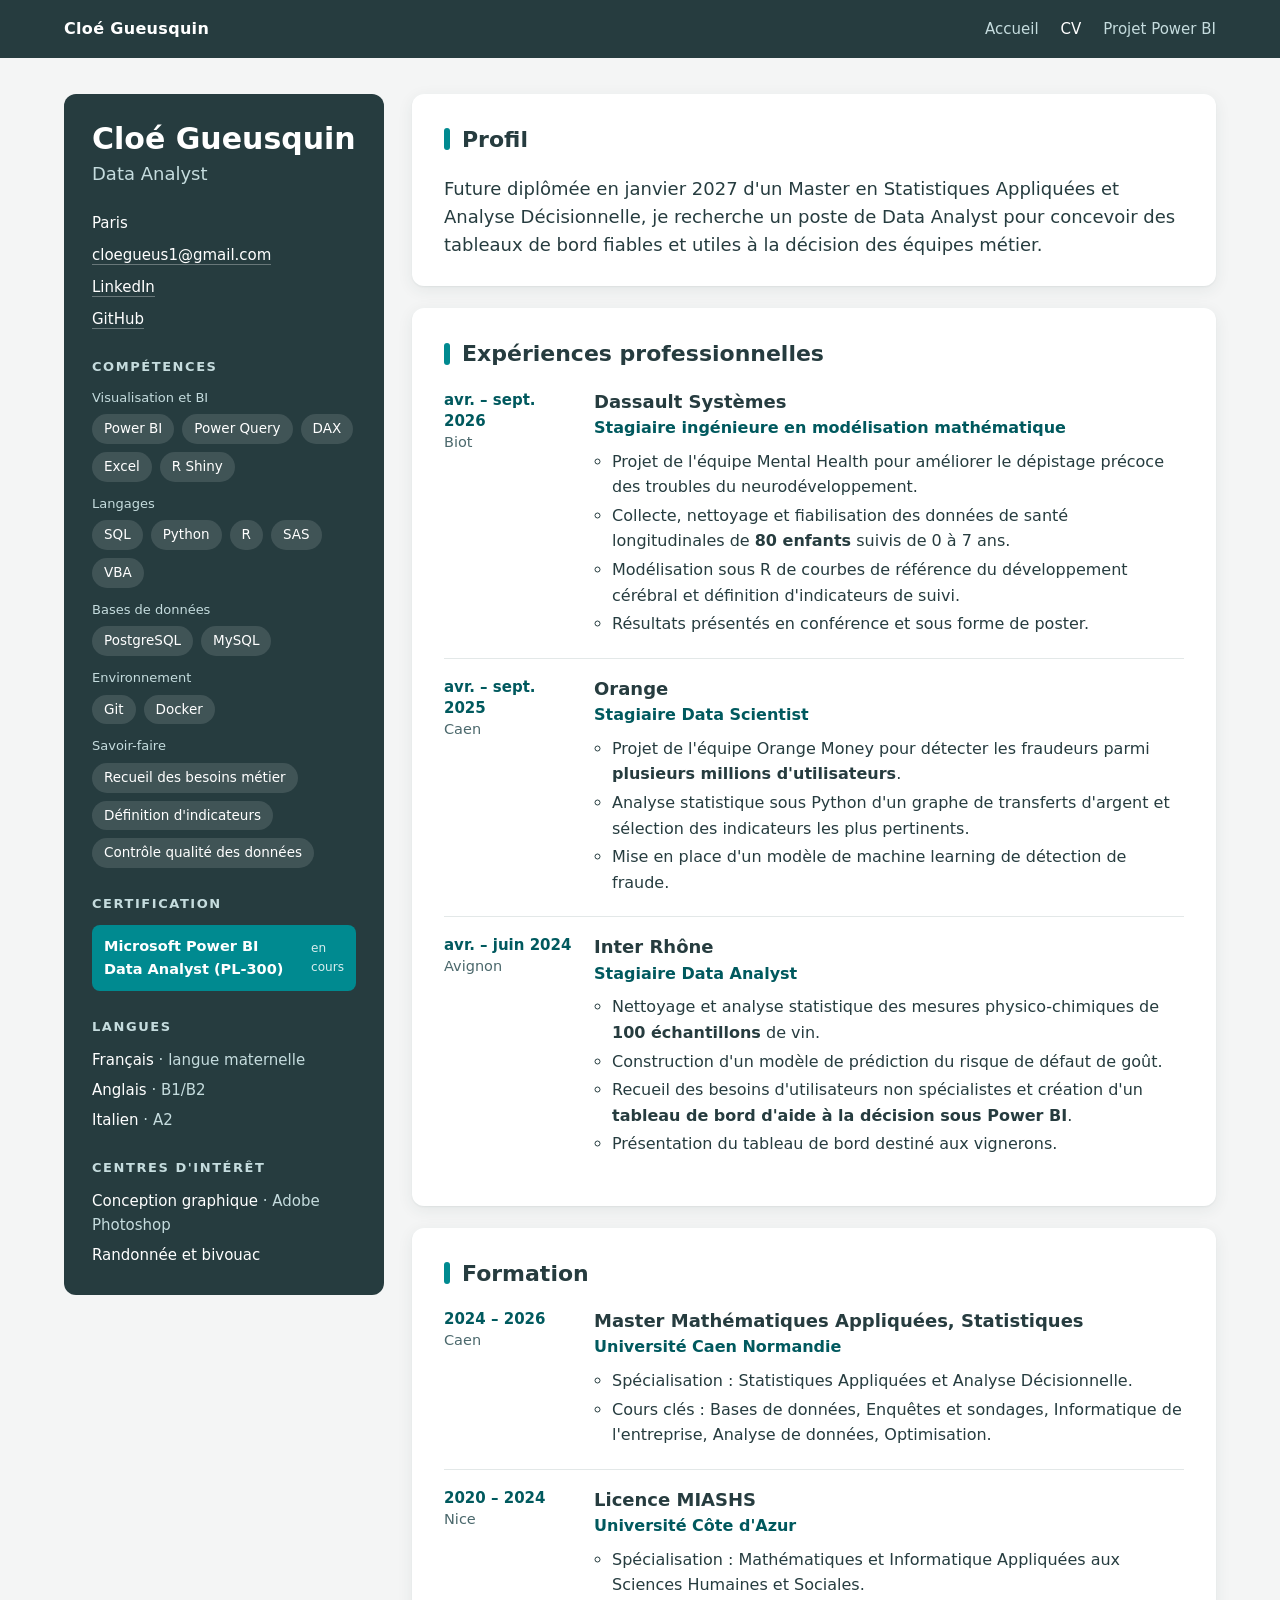
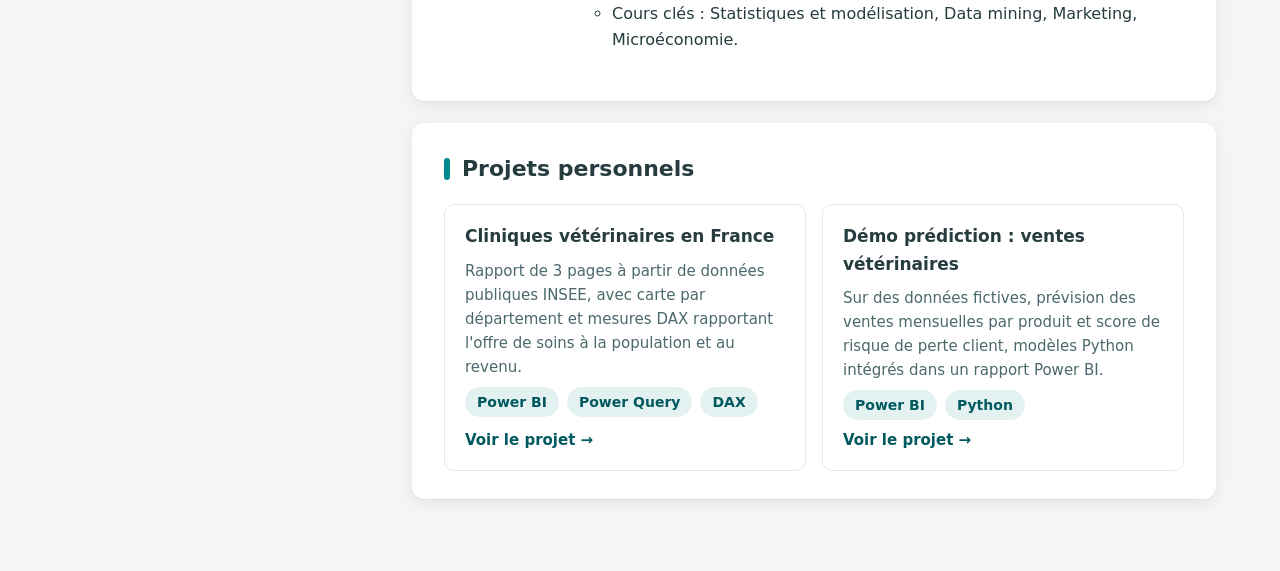
==== docs/cv.html @ a09b19e1 "projet2" ====
<!doctype html>
<html lang="fr">
<head>
<meta charset="utf-8">
<meta name="viewport" content="width=device-width, initial-scale=1">
<title>CV · Cloé Gueusquin, Data Analyst</title>
<meta name="description" content="CV de Cloé Gueusquin, Data Analyst : Master en statistiques appliquées, stages chez Dassault Systèmes, Orange et Inter Rhône.">
<link rel="stylesheet" href="commun.css">
<style>
  .cv { display: grid; grid-template-columns: 320px minmax(0, 1fr); gap: 28px; padding-top: 36px; padding-bottom: 72px; align-items: start; }

  /* --- Colonne de gauche ---------------------------------------------- */
  .profil { background: var(--ardoise); color: var(--blanc); border-radius: var(--rayon); padding: 28px; position: sticky; top: 20px; }
  .profil h1 { font-size: 30px; line-height: 1.15; margin: 0 0 4px; font-weight: 600; }
  .profil .poste { color: var(--sur-fonce); font-size: 18px; margin: 0 0 22px; }
  .profil h2 { font-size: 13px; text-transform: uppercase; letter-spacing: .12em; color: var(--sur-fonce); margin: 26px 0 10px; font-weight: 600; }
  .contact { list-style: none; margin: 0; padding: 0; display: grid; gap: 8px; font-size: 15px; }
  .contact a { color: var(--blanc); text-decoration: none; border-bottom: 1px solid rgba(255,255,255,.3); }
  .contact a:hover { border-color: var(--blanc); }
  .groupe { margin: 0 0 12px; }
  .groupe span { display: block; font-size: 13px; color: var(--sur-fonce); margin-bottom: 6px; }
  .profil .etiquettes li { background: rgba(255,255,255,.12); color: var(--blanc); font-weight: 500; font-size: 13.5px; }
  .profil .liste { margin: 0; padding: 0; list-style: none; display: grid; gap: 6px; font-size: 15px; }
  .profil .liste em { font-style: normal; color: var(--sur-fonce); }
  .certif { display: flex; align-items: center; gap: 10px; background: var(--teal); border-radius: 8px; padding: 10px 12px; font-size: 14.5px; font-weight: 600; }
  .certif small { font-weight: 400; color: rgba(255,255,255,.85); display: block; }

  /* --- Colonne principale --------------------------------------------- */
  .contenu { display: grid; gap: 22px; }
  .carte { background: var(--blanc); border-radius: var(--rayon); box-shadow: var(--ombre); padding: 28px 32px; }
  .carte > h2 { font-size: 22px; margin: 0 0 18px; font-weight: 600; display: flex; align-items: center; gap: 12px; }
  .carte > h2::before { content: ""; width: 6px; height: 22px; border-radius: 3px; background: var(--teal); }
  .accroche { font-size: 18px; line-height: 1.55; margin: 0; }

  .frise { list-style: none; margin: 0; padding: 0; display: grid; gap: 0; }
  .etape { display: grid; grid-template-columns: 130px minmax(0, 1fr); gap: 20px; padding: 18px 0; border-top: 1px solid var(--trait); }
  .etape:first-child { border-top: 0; padding-top: 0; }
  .etape .quand { color: var(--texte-2); font-size: 14.5px; line-height: 1.4; }
  .etape .quand b { display: block; color: var(--teal-fonce); font-size: 15px; }
  .etape h3 { margin: 0; font-size: 18px; font-weight: 600; line-height: 1.3; }
  .etape .role { margin: 2px 0 8px; color: var(--teal-fonce); font-weight: 600; }
  .etape ul { margin: 0; padding-left: 18px; color: var(--texte); }
  .etape li { margin: 3px 0; }
  .etape li strong { color: var(--ardoise); }

  .projets { display: grid; grid-template-columns: repeat(2, minmax(0, 1fr)); gap: 16px; }
  .projet { border: 1px solid var(--trait); border-radius: 10px; padding: 18px 20px; display: flex; flex-direction: column; gap: 8px; text-decoration: none; color: inherit; }
  a.projet:hover { border-color: var(--teal); background: var(--teal-clair); }
  .projet h3 { margin: 0; font-size: 17px; font-weight: 600; }
  .projet p { margin: 0; color: var(--texte-2); font-size: 15px; }
  .projet .lien { margin-top: auto; color: var(--teal-fonce); font-weight: 600; font-size: 15px; }
  .projet .lien::after { content: " →"; }

  @media (max-width: 980px) {
    .cv { grid-template-columns: 260px minmax(0, 1fr); gap: 20px; }
    .profil { padding: 22px; }
    .carte { padding: 22px 24px; }
    .etape { grid-template-columns: 105px minmax(0, 1fr); gap: 14px; }
    .projets { grid-template-columns: 1fr; }
  }
</style>
</head>
<body>

<div class="pivoter" role="status">
  <svg viewBox="0 0 64 64" fill="none" stroke="currentColor" stroke-width="3" aria-hidden="true">
    <rect x="20" y="6" width="24" height="44" rx="4"/><line x1="29" y1="43" x2="35" y2="43"/>
    <path d="M50 30a18 18 0 0 1-18 18" stroke-dasharray="3 4"/>
  </svg>
  <strong>Tournez votre téléphone</strong>
  <p>Ce portfolio se consulte à l'horizontale, pour bien voir les tableaux de bord.</p>
</div>

<header class="navigation">
  <div class="conteneur">
    <a class="signature" href="index.html">Cloé Gueusquin</a>
    <nav aria-label="Pages">
      <a href="index.html">Accueil</a>
      <a href="cv.html" aria-current="page">CV</a>
      <a href="projets/cliniques-veterinaires.html">Projet Power BI</a>
    </nav>
  </div>
</header>

<main class="conteneur cv">

  <aside class="profil">
    <h1>Cloé Gueusquin</h1>
    <p class="poste">Data Analyst</p>

    <ul class="contact">
      <li>Paris</li>
      <li><a href="mailto:cloegueus1@gmail.com">cloegueus1@gmail.com</a></li>
      <li><a href="https://www.linkedin.com/in/clo%C3%A9-gueusquin">LinkedIn</a></li>
      <li><a href="https://github.com/SEYSHEA">GitHub</a></li>
    </ul>

    <h2>Compétences</h2>
    <div class="groupe"><span>Visualisation et BI</span>
      <ul class="etiquettes"><li>Power BI</li><li>Power Query</li><li>DAX</li><li>Excel</li><li>R Shiny</li></ul></div>
    <div class="groupe"><span>Langages</span>
      <ul class="etiquettes"><li>SQL</li><li>Python</li><li>R</li><li>SAS</li><li>VBA</li></ul></div>
    <div class="groupe"><span>Bases de données</span>
      <ul class="etiquettes"><li>PostgreSQL</li><li>MySQL</li></ul></div>
    <div class="groupe"><span>Environnement</span>
      <ul class="etiquettes"><li>Git</li><li>Docker</li></ul></div>
    <div class="groupe"><span>Savoir-faire</span>
      <ul class="etiquettes"><li>Recueil des besoins métier</li><li>Définition d'indicateurs</li><li>Contrôle qualité des données</li></ul></div>

    <h2>Certification</h2>
    <div class="certif">Microsoft Power BI Data Analyst (PL-300)<small>en cours</small></div>

    <h2>Langues</h2>
    <ul class="liste">
      <li>Français <em>· langue maternelle</em></li>
      <li>Anglais <em>· B1/B2</em></li>
      <li>Italien <em>· A2</em></li>
    </ul>

    <h2>Centres d'intérêt</h2>
    <ul class="liste">
      <li>Conception graphique <em>· Adobe Photoshop</em></li>
      <li>Randonnée et bivouac</li>
    </ul>
  </aside>

  <div class="contenu">

    <section class="carte" aria-labelledby="titre-profil">
      <h2 id="titre-profil">Profil</h2>
      <p class="accroche">Future diplômée en janvier 2027 d'un Master en Statistiques Appliquées et Analyse Décisionnelle, je recherche un poste de Data Analyst pour concevoir des tableaux de bord fiables et utiles à la décision des équipes métier.</p>
    </section>

    <section class="carte" aria-labelledby="titre-experiences">
      <h2 id="titre-experiences">Expériences professionnelles</h2>
      <ol class="frise">
        <li class="etape">
          <div class="quand"><b>avr. – sept. 2026</b>Biot</div>
          <div>
            <h3>Dassault Systèmes</h3>
            <p class="role">Stagiaire ingénieure en modélisation mathématique</p>
            <ul>
              <li>Projet de l'équipe Mental Health pour améliorer le dépistage précoce des troubles du neurodéveloppement.</li>
              <li>Collecte, nettoyage et fiabilisation des données de santé longitudinales de <strong>80 enfants</strong> suivis de 0 à 7 ans.</li>
              <li>Modélisation sous R de courbes de référence du développement cérébral et définition d'indicateurs de suivi.</li>
              <li>Résultats présentés en conférence et sous forme de poster.</li>
            </ul>
          </div>
        </li>
        <li class="etape">
          <div class="quand"><b>avr. – sept. 2025</b>Caen</div>
          <div>
            <h3>Orange</h3>
            <p class="role">Stagiaire Data Scientist</p>
            <ul>
              <li>Projet de l'équipe Orange Money pour détecter les fraudeurs parmi <strong>plusieurs millions d'utilisateurs</strong>.</li>
              <li>Analyse statistique sous Python d'un graphe de transferts d'argent et sélection des indicateurs les plus pertinents.</li>
              <li>Mise en place d'un modèle de machine learning de détection de fraude.</li>
            </ul>
          </div>
        </li>
        <li class="etape">
          <div class="quand"><b>avr. – juin 2024</b>Avignon</div>
          <div>
            <h3>Inter Rhône</h3>
            <p class="role">Stagiaire Data Analyst</p>
            <ul>
              <li>Nettoyage et analyse statistique des mesures physico-chimiques de <strong>100 échantillons</strong> de vin.</li>
              <li>Construction d'un modèle de prédiction du risque de défaut de goût.</li>
              <li>Recueil des besoins d'utilisateurs non spécialistes et création d'un <strong>tableau de bord d'aide à la décision sous Power BI</strong>.</li>
              <li>Présentation du tableau de bord destiné aux vignerons.</li>
            </ul>
          </div>
        </li>
      </ol>
    </section>

    <section class="carte" aria-labelledby="titre-formation">
      <h2 id="titre-formation">Formation</h2>
      <ol class="frise">
        <li class="etape">
          <div class="quand"><b>2024 – 2026</b>Caen</div>
          <div>
            <h3>Master Mathématiques Appliquées, Statistiques</h3>
            <p class="role">Université Caen Normandie</p>
            <ul>
              <li>Spécialisation : Statistiques Appliquées et Analyse Décisionnelle.</li>
              <li>Cours clés : Bases de données, Enquêtes et sondages, Informatique de l'entreprise, Analyse de données, Optimisation.</li>
            </ul>
          </div>
        </li>
        <li class="etape">
          <div class="quand"><b>2020 – 2024</b>Nice</div>
          <div>
            <h3>Licence MIASHS</h3>
            <p class="role">Université Côte d'Azur</p>
            <ul>
              <li>Spécialisation : Mathématiques et Informatique Appliquées aux Sciences Humaines et Sociales.</li>
              <li>Cours clés : Statistiques et modélisation, Data mining, Marketing, Microéconomie.</li>
            </ul>
          </div>
        </li>
      </ol>
    </section>

    <section class="carte" aria-labelledby="titre-projets">
      <h2 id="titre-projets">Projets personnels</h2>
      <div class="projets">
        <a class="projet" href="projets/cliniques-veterinaires.html">
          <h3>Cliniques vétérinaires en France</h3>
          <p>Rapport de 3 pages à partir de données publiques INSEE, avec carte par département et mesures DAX rapportant l'offre de soins à la population et au revenu.</p>
          <ul class="etiquettes"><li>Power BI</li><li>Power Query</li><li>DAX</li></ul>
          <span class="lien">Voir le projet</span>
        </a>
        <a class="projet" href="projets/demo-prediction.html">
          <h3>Démo prédiction : ventes vétérinaires</h3>
          <p>Sur des données fictives, prévision des ventes mensuelles par produit et score de risque de perte client, modèles Python intégrés dans un rapport Power BI.</p>
          <ul class="etiquettes"><li>Power BI</li><li>Python</li></ul>
          <span class="lien">Voir le projet</span>
        </a>
      </div>
    </section>

  </div>
</main>
</body>
</html>
---- docs/commun.css ----
/* Styles communs à toutes les pages du portfolio. */

:root {
  --ardoise: #263C3F;
  --ardoise-2: #31494C;
  --teal: #008A90;
  --teal-fonce: #00595E;
  --teal-clair: #E3F1F1;
  --gris-bleu: #4B686C;
  --gris: #A7A9AC;
  --fond: #F4F5F5;
  --blanc: #FFFFFF;
  --trait: #E3E8E8;
  --texte: #263C3F;
  --texte-2: #4B686C;
  --sur-fonce: #C5DCDE;
  --rayon: 12px;
  --ombre: 0 1px 2px rgba(38,60,63,.06), 0 4px 16px rgba(38,60,63,.08);
  --police: "Segoe UI", system-ui, -apple-system, "Helvetica Neue", Arial, sans-serif;
}

* { box-sizing: border-box; }
html { scroll-behavior: smooth; }
body { margin: 0; background: var(--fond); color: var(--texte); font: 16px/1.6 var(--police); }
a { color: var(--teal-fonce); }
img { max-width: 100%; height: auto; display: block; }
:focus-visible { outline: 3px solid var(--teal); outline-offset: 2px; }

.surtitre { text-transform: uppercase; letter-spacing: .12em; font-size: 13px; font-weight: 600; margin: 0 0 10px; }

.etiquettes { display: flex; flex-wrap: wrap; gap: 8px; list-style: none; margin: 0; padding: 0; }
.etiquettes li { background: var(--teal-clair); color: var(--teal-fonce); border-radius: 999px; padding: 4px 12px; font-size: 14px; font-weight: 600; }

/* Barre de navigation des pages intérieures (CV, projets). */
.navigation { background: var(--ardoise); }
.navigation .conteneur { display: flex; align-items: center; justify-content: space-between; gap: 16px; padding-top: 16px; padding-bottom: 16px; }
.navigation .signature { color: var(--blanc); font-weight: 600; text-decoration: none; letter-spacing: .02em; }
.navigation nav { display: flex; gap: 22px; }
.navigation nav a { color: var(--sur-fonce); text-decoration: none; font-size: 15px; }
.navigation nav a:hover, .navigation nav a[aria-current="page"] { color: var(--blanc); }
.conteneur { max-width: 1200px; margin: 0 auto; padding: 0 24px; }

/* --- Écran « Tournez votre téléphone » ------------------------------------
   Le portfolio se consulte sur un écran assez large : un téléphone tenu à la
   verticale affiche cet écran à la place du contenu. Un site web ne peut pas
   verrouiller l'orientation lui-même ; il le demande au visiteur. */

.pivoter { display: none; }

@media (orientation: portrait) and (max-width: 900px) {
  .pivoter {
    display: flex; position: fixed; inset: 0; z-index: 1000;
    flex-direction: column; align-items: center; justify-content: center; gap: 18px;
    padding: 32px; text-align: center; background: var(--ardoise); color: var(--blanc);
  }
  body { overflow: hidden; }
}

.pivoter svg { width: 88px; height: 88px; animation: pivoter 2.4s ease-in-out infinite; }
.pivoter strong { font-size: 22px; font-weight: 600; }
.pivoter p { margin: 0; color: var(--sur-fonce); max-width: 26ch; }

@keyframes pivoter {
  0%, 25%   { transform: rotate(0deg); }
  55%, 100% { transform: rotate(-90deg); }
}

@media (prefers-reduced-motion: reduce) {
  html { scroll-behavior: auto; }
  .pivoter svg { animation: none; transform: rotate(-90deg); }
}
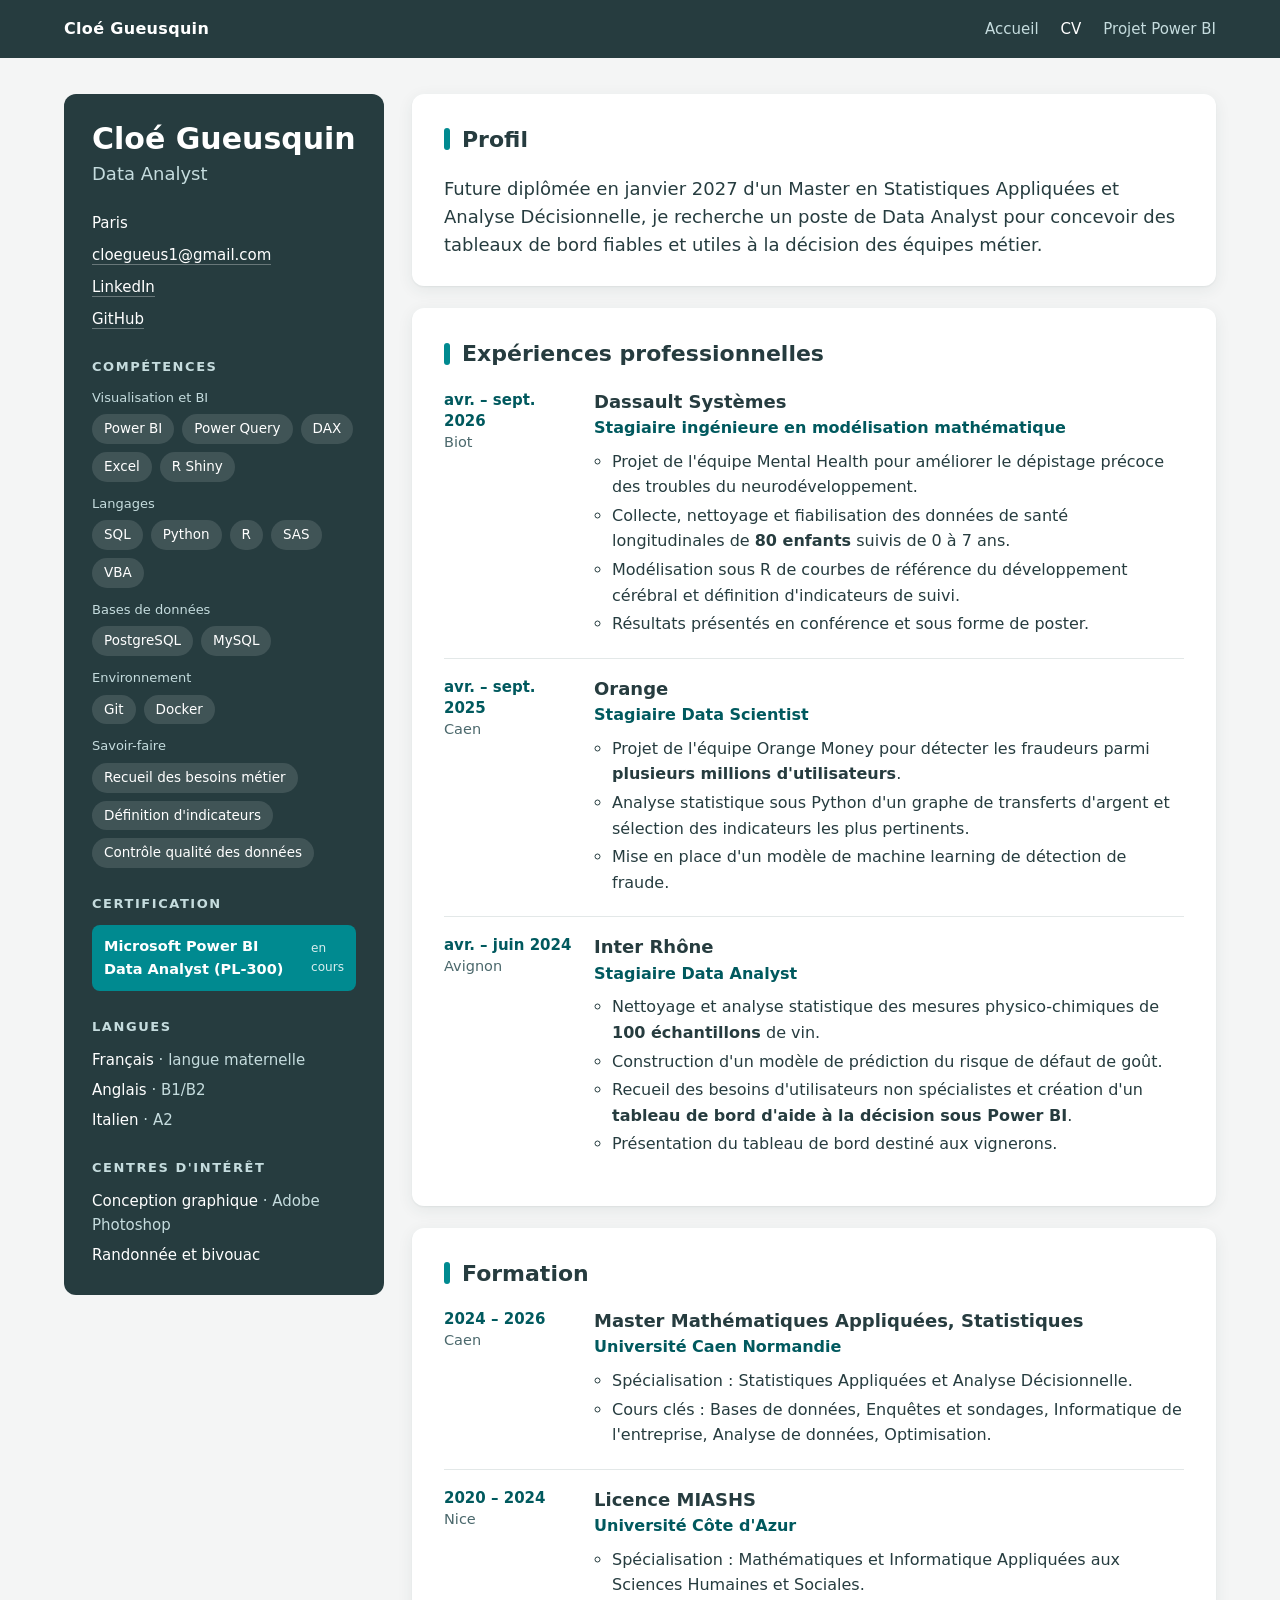
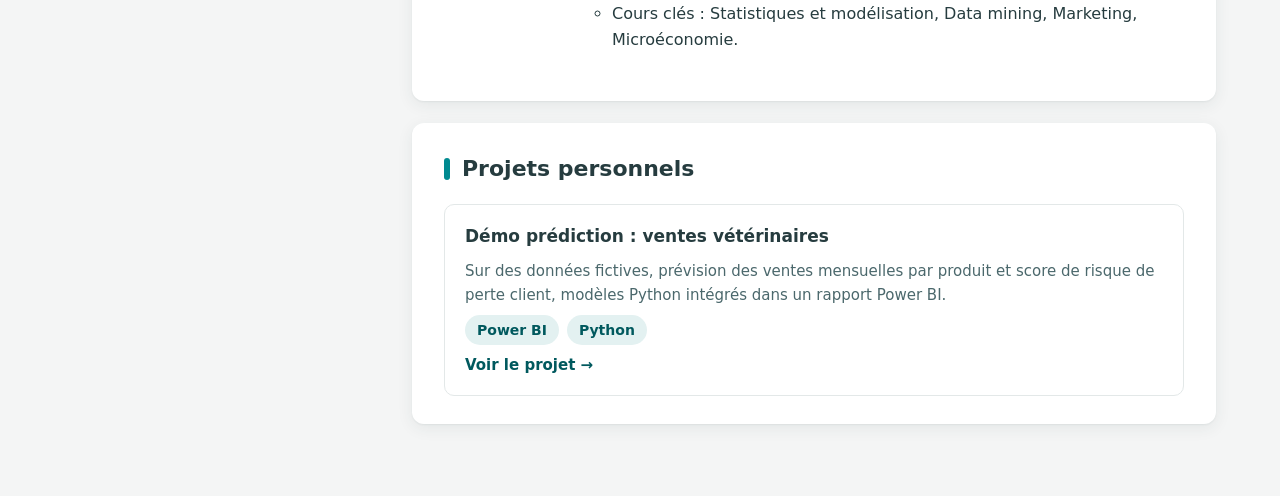
==== commit b9d939c3: "Retrait du projet cliniques, page démo sans onglets" ====
--- a/docs/cv.html
+++ b/docs/cv.html
@@ -43,7 +43,7 @@
   .etape li { margin: 3px 0; }
   .etape li strong { color: var(--ardoise); }
 
-  .projets { display: grid; grid-template-columns: repeat(2, minmax(0, 1fr)); gap: 16px; }
+  .projets { display: grid; grid-template-columns: minmax(0, 1fr); gap: 16px; }
   .projet { border: 1px solid var(--trait); border-radius: 10px; padding: 18px 20px; display: flex; flex-direction: column; gap: 8px; text-decoration: none; color: inherit; }
   a.projet:hover { border-color: var(--teal); background: var(--teal-clair); }
   .projet h3 { margin: 0; font-size: 17px; font-weight: 600; }
@@ -77,7 +77,7 @@
     <nav aria-label="Pages">
       <a href="index.html">Accueil</a>
       <a href="cv.html" aria-current="page">CV</a>
-      <a href="projets/cliniques-veterinaires.html">Projet Power BI</a>
+      <a href="projets/demo-prediction.html">Projet Power BI</a>
     </nav>
   </div>
 </header>
@@ -206,12 +206,6 @@
     <section class="carte" aria-labelledby="titre-projets">
       <h2 id="titre-projets">Projets personnels</h2>
       <div class="projets">
-        <a class="projet" href="projets/cliniques-veterinaires.html">
-          <h3>Cliniques vétérinaires en France</h3>
-          <p>Rapport de 3 pages à partir de données publiques INSEE, avec carte par département et mesures DAX rapportant l'offre de soins à la population et au revenu.</p>
-          <ul class="etiquettes"><li>Power BI</li><li>Power Query</li><li>DAX</li></ul>
-          <span class="lien">Voir le projet</span>
-        </a>
         <a class="projet" href="projets/demo-prediction.html">
           <h3>Démo prédiction : ventes vétérinaires</h3>
           <p>Sur des données fictives, prévision des ventes mensuelles par produit et score de risque de perte client, modèles Python intégrés dans un rapport Power BI.</p>
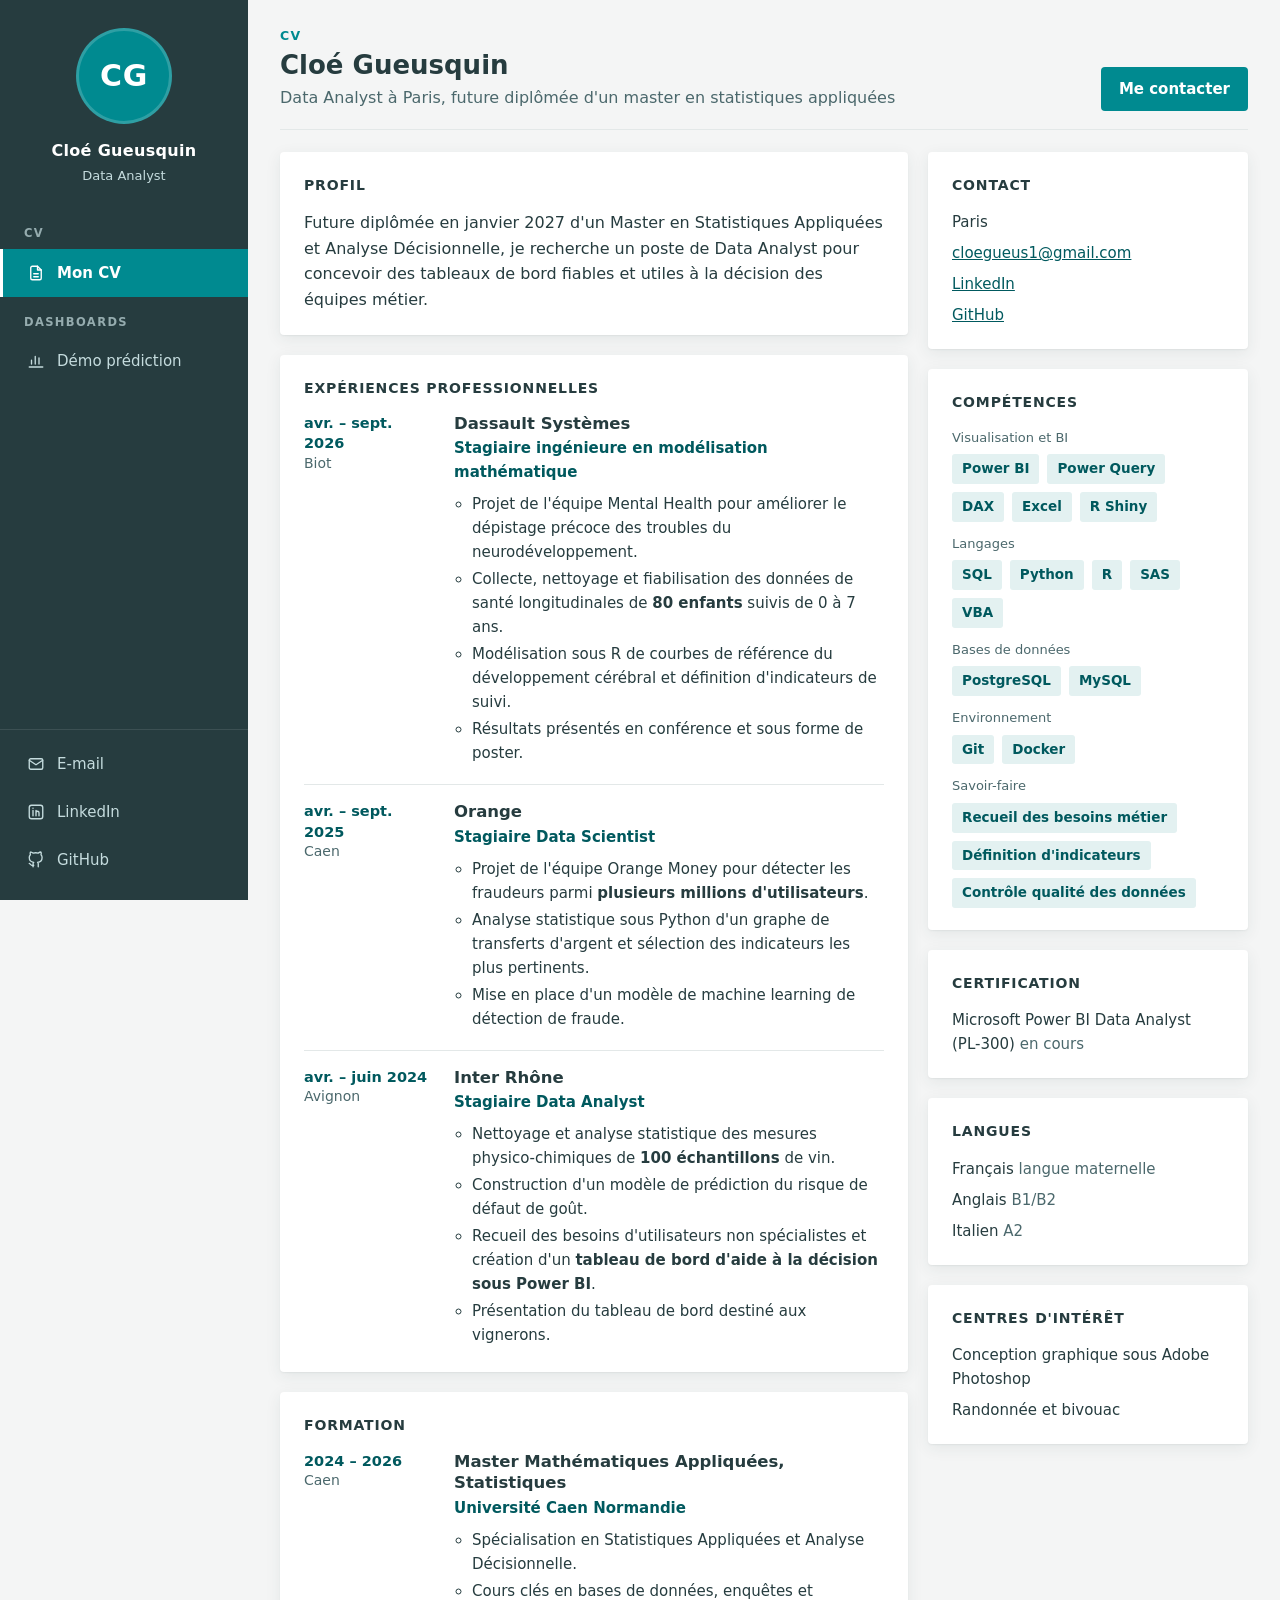
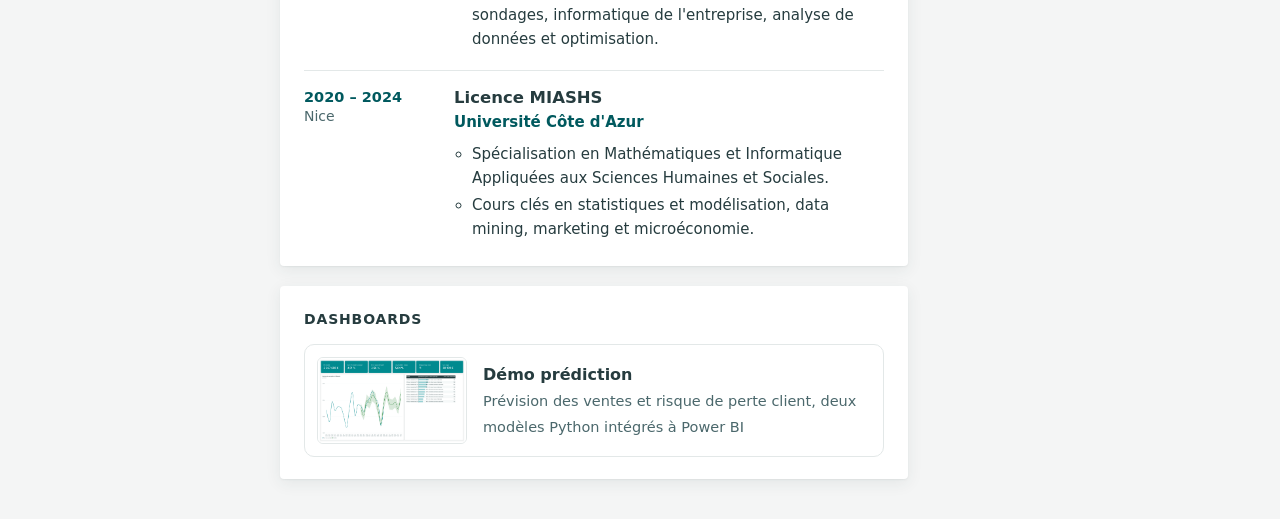
==== commit 6aac445d: "Style tableau de bord, chiffres cles sans cadre, explications DAX corrigees Co-Authored-By: Claude O" ====
--- a/docs/cv.html
+++ b/docs/cv.html
@@ -2,220 +2,11 @@
 <html lang="fr">
 <head>
 <meta charset="utf-8">
-<meta name="viewport" content="width=device-width, initial-scale=1">
-<title>CV · Cloé Gueusquin, Data Analyst</title>
-<meta name="description" content="CV de Cloé Gueusquin, Data Analyst : Master en statistiques appliquées, stages chez Dassault Systèmes, Orange et Inter Rhône.">
-<link rel="stylesheet" href="commun.css">
-<style>
-  .cv { display: grid; grid-template-columns: 320px minmax(0, 1fr); gap: 28px; padding-top: 36px; padding-bottom: 72px; align-items: start; }
-
-  /* --- Colonne de gauche ---------------------------------------------- */
-  .profil { background: var(--ardoise); color: var(--blanc); border-radius: var(--rayon); padding: 28px; position: sticky; top: 20px; }
-  .profil h1 { font-size: 30px; line-height: 1.15; margin: 0 0 4px; font-weight: 600; }
-  .profil .poste { color: var(--sur-fonce); font-size: 18px; margin: 0 0 22px; }
-  .profil h2 { font-size: 13px; text-transform: uppercase; letter-spacing: .12em; color: var(--sur-fonce); margin: 26px 0 10px; font-weight: 600; }
-  .contact { list-style: none; margin: 0; padding: 0; display: grid; gap: 8px; font-size: 15px; }
-  .contact a { color: var(--blanc); text-decoration: none; border-bottom: 1px solid rgba(255,255,255,.3); }
-  .contact a:hover { border-color: var(--blanc); }
-  .groupe { margin: 0 0 12px; }
-  .groupe span { display: block; font-size: 13px; color: var(--sur-fonce); margin-bottom: 6px; }
-  .profil .etiquettes li { background: rgba(255,255,255,.12); color: var(--blanc); font-weight: 500; font-size: 13.5px; }
-  .profil .liste { margin: 0; padding: 0; list-style: none; display: grid; gap: 6px; font-size: 15px; }
-  .profil .liste em { font-style: normal; color: var(--sur-fonce); }
-  .certif { display: flex; align-items: center; gap: 10px; background: var(--teal); border-radius: 8px; padding: 10px 12px; font-size: 14.5px; font-weight: 600; }
-  .certif small { font-weight: 400; color: rgba(255,255,255,.85); display: block; }
-
-  /* --- Colonne principale --------------------------------------------- */
-  .contenu { display: grid; gap: 22px; }
-  .carte { background: var(--blanc); border-radius: var(--rayon); box-shadow: var(--ombre); padding: 28px 32px; }
-  .carte > h2 { font-size: 22px; margin: 0 0 18px; font-weight: 600; display: flex; align-items: center; gap: 12px; }
-  .carte > h2::before { content: ""; width: 6px; height: 22px; border-radius: 3px; background: var(--teal); }
-  .accroche { font-size: 18px; line-height: 1.55; margin: 0; }
-
-  .frise { list-style: none; margin: 0; padding: 0; display: grid; gap: 0; }
-  .etape { display: grid; grid-template-columns: 130px minmax(0, 1fr); gap: 20px; padding: 18px 0; border-top: 1px solid var(--trait); }
-  .etape:first-child { border-top: 0; padding-top: 0; }
-  .etape .quand { color: var(--texte-2); font-size: 14.5px; line-height: 1.4; }
-  .etape .quand b { display: block; color: var(--teal-fonce); font-size: 15px; }
-  .etape h3 { margin: 0; font-size: 18px; font-weight: 600; line-height: 1.3; }
-  .etape .role { margin: 2px 0 8px; color: var(--teal-fonce); font-weight: 600; }
-  .etape ul { margin: 0; padding-left: 18px; color: var(--texte); }
-  .etape li { margin: 3px 0; }
-  .etape li strong { color: var(--ardoise); }
-
-  .projets { display: grid; grid-template-columns: minmax(0, 1fr); gap: 16px; }
-  .projet { border: 1px solid var(--trait); border-radius: 10px; padding: 18px 20px; display: flex; flex-direction: column; gap: 8px; text-decoration: none; color: inherit; }
-  a.projet:hover { border-color: var(--teal); background: var(--teal-clair); }
-  .projet h3 { margin: 0; font-size: 17px; font-weight: 600; }
-  .projet p { margin: 0; color: var(--texte-2); font-size: 15px; }
-  .projet .lien { margin-top: auto; color: var(--teal-fonce); font-weight: 600; font-size: 15px; }
-  .projet .lien::after { content: " →"; }
-
-  @media (max-width: 980px) {
-    .cv { grid-template-columns: 260px minmax(0, 1fr); gap: 20px; }
-    .profil { padding: 22px; }
-    .carte { padding: 22px 24px; }
-    .etape { grid-template-columns: 105px minmax(0, 1fr); gap: 14px; }
-    .projets { grid-template-columns: 1fr; }
-  }
-</style>
+<title>CV · Cloé Gueusquin</title>
+<meta http-equiv="refresh" content="0; url=index.html">
+<link rel="canonical" href="index.html">
 </head>
 <body>
-
-<div class="pivoter" role="status">
-  <svg viewBox="0 0 64 64" fill="none" stroke="currentColor" stroke-width="3" aria-hidden="true">
-    <rect x="20" y="6" width="24" height="44" rx="4"/><line x1="29" y1="43" x2="35" y2="43"/>
-    <path d="M50 30a18 18 0 0 1-18 18" stroke-dasharray="3 4"/>
-  </svg>
-  <strong>Tournez votre téléphone</strong>
-  <p>Ce portfolio se consulte à l'horizontale, pour bien voir les tableaux de bord.</p>
-</div>
-
-<header class="navigation">
-  <div class="conteneur">
-    <a class="signature" href="index.html">Cloé Gueusquin</a>
-    <nav aria-label="Pages">
-      <a href="index.html">Accueil</a>
-      <a href="cv.html" aria-current="page">CV</a>
-      <a href="projets/demo-prediction.html">Projet Power BI</a>
-    </nav>
-  </div>
-</header>
-
-<main class="conteneur cv">
-
-  <aside class="profil">
-    <h1>Cloé Gueusquin</h1>
-    <p class="poste">Data Analyst</p>
-
-    <ul class="contact">
-      <li>Paris</li>
-      <li><a href="mailto:cloegueus1@gmail.com">cloegueus1@gmail.com</a></li>
-      <li><a href="https://www.linkedin.com/in/clo%C3%A9-gueusquin">LinkedIn</a></li>
-      <li><a href="https://github.com/SEYSHEA">GitHub</a></li>
-    </ul>
-
-    <h2>Compétences</h2>
-    <div class="groupe"><span>Visualisation et BI</span>
-      <ul class="etiquettes"><li>Power BI</li><li>Power Query</li><li>DAX</li><li>Excel</li><li>R Shiny</li></ul></div>
-    <div class="groupe"><span>Langages</span>
-      <ul class="etiquettes"><li>SQL</li><li>Python</li><li>R</li><li>SAS</li><li>VBA</li></ul></div>
-    <div class="groupe"><span>Bases de données</span>
-      <ul class="etiquettes"><li>PostgreSQL</li><li>MySQL</li></ul></div>
-    <div class="groupe"><span>Environnement</span>
-      <ul class="etiquettes"><li>Git</li><li>Docker</li></ul></div>
-    <div class="groupe"><span>Savoir-faire</span>
-      <ul class="etiquettes"><li>Recueil des besoins métier</li><li>Définition d'indicateurs</li><li>Contrôle qualité des données</li></ul></div>
-
-    <h2>Certification</h2>
-    <div class="certif">Microsoft Power BI Data Analyst (PL-300)<small>en cours</small></div>
-
-    <h2>Langues</h2>
-    <ul class="liste">
-      <li>Français <em>· langue maternelle</em></li>
-      <li>Anglais <em>· B1/B2</em></li>
-      <li>Italien <em>· A2</em></li>
-    </ul>
-
-    <h2>Centres d'intérêt</h2>
-    <ul class="liste">
-      <li>Conception graphique <em>· Adobe Photoshop</em></li>
-      <li>Randonnée et bivouac</li>
-    </ul>
-  </aside>
-
-  <div class="contenu">
-
-    <section class="carte" aria-labelledby="titre-profil">
-      <h2 id="titre-profil">Profil</h2>
-      <p class="accroche">Future diplômée en janvier 2027 d'un Master en Statistiques Appliquées et Analyse Décisionnelle, je recherche un poste de Data Analyst pour concevoir des tableaux de bord fiables et utiles à la décision des équipes métier.</p>
-    </section>
-
-    <section class="carte" aria-labelledby="titre-experiences">
-      <h2 id="titre-experiences">Expériences professionnelles</h2>
-      <ol class="frise">
-        <li class="etape">
-          <div class="quand"><b>avr. – sept. 2026</b>Biot</div>
-          <div>
-            <h3>Dassault Systèmes</h3>
-            <p class="role">Stagiaire ingénieure en modélisation mathématique</p>
-            <ul>
-              <li>Projet de l'équipe Mental Health pour améliorer le dépistage précoce des troubles du neurodéveloppement.</li>
-              <li>Collecte, nettoyage et fiabilisation des données de santé longitudinales de <strong>80 enfants</strong> suivis de 0 à 7 ans.</li>
-              <li>Modélisation sous R de courbes de référence du développement cérébral et définition d'indicateurs de suivi.</li>
-              <li>Résultats présentés en conférence et sous forme de poster.</li>
-            </ul>
-          </div>
-        </li>
-        <li class="etape">
-          <div class="quand"><b>avr. – sept. 2025</b>Caen</div>
-          <div>
-            <h3>Orange</h3>
-            <p class="role">Stagiaire Data Scientist</p>
-            <ul>
-              <li>Projet de l'équipe Orange Money pour détecter les fraudeurs parmi <strong>plusieurs millions d'utilisateurs</strong>.</li>
-              <li>Analyse statistique sous Python d'un graphe de transferts d'argent et sélection des indicateurs les plus pertinents.</li>
-              <li>Mise en place d'un modèle de machine learning de détection de fraude.</li>
-            </ul>
-          </div>
-        </li>
-        <li class="etape">
-          <div class="quand"><b>avr. – juin 2024</b>Avignon</div>
-          <div>
-            <h3>Inter Rhône</h3>
-            <p class="role">Stagiaire Data Analyst</p>
-            <ul>
-              <li>Nettoyage et analyse statistique des mesures physico-chimiques de <strong>100 échantillons</strong> de vin.</li>
-              <li>Construction d'un modèle de prédiction du risque de défaut de goût.</li>
-              <li>Recueil des besoins d'utilisateurs non spécialistes et création d'un <strong>tableau de bord d'aide à la décision sous Power BI</strong>.</li>
-              <li>Présentation du tableau de bord destiné aux vignerons.</li>
-            </ul>
-          </div>
-        </li>
-      </ol>
-    </section>
-
-    <section class="carte" aria-labelledby="titre-formation">
-      <h2 id="titre-formation">Formation</h2>
-      <ol class="frise">
-        <li class="etape">
-          <div class="quand"><b>2024 – 2026</b>Caen</div>
-          <div>
-            <h3>Master Mathématiques Appliquées, Statistiques</h3>
-            <p class="role">Université Caen Normandie</p>
-            <ul>
-              <li>Spécialisation : Statistiques Appliquées et Analyse Décisionnelle.</li>
-              <li>Cours clés : Bases de données, Enquêtes et sondages, Informatique de l'entreprise, Analyse de données, Optimisation.</li>
-            </ul>
-          </div>
-        </li>
-        <li class="etape">
-          <div class="quand"><b>2020 – 2024</b>Nice</div>
-          <div>
-            <h3>Licence MIASHS</h3>
-            <p class="role">Université Côte d'Azur</p>
-            <ul>
-              <li>Spécialisation : Mathématiques et Informatique Appliquées aux Sciences Humaines et Sociales.</li>
-              <li>Cours clés : Statistiques et modélisation, Data mining, Marketing, Microéconomie.</li>
-            </ul>
-          </div>
-        </li>
-      </ol>
-    </section>
-
-    <section class="carte" aria-labelledby="titre-projets">
-      <h2 id="titre-projets">Projets personnels</h2>
-      <div class="projets">
-        <a class="projet" href="projets/demo-prediction.html">
-          <h3>Démo prédiction : ventes vétérinaires</h3>
-          <p>Sur des données fictives, prévision des ventes mensuelles par produit et score de risque de perte client, modèles Python intégrés dans un rapport Power BI.</p>
-          <ul class="etiquettes"><li>Power BI</li><li>Python</li></ul>
-          <span class="lien">Voir le projet</span>
-        </a>
-      </div>
-    </section>
-
-  </div>
-</main>
+<p>Le CV est maintenant sur la <a href="index.html">page d'accueil</a>.</p>
 </body>
 </html>
